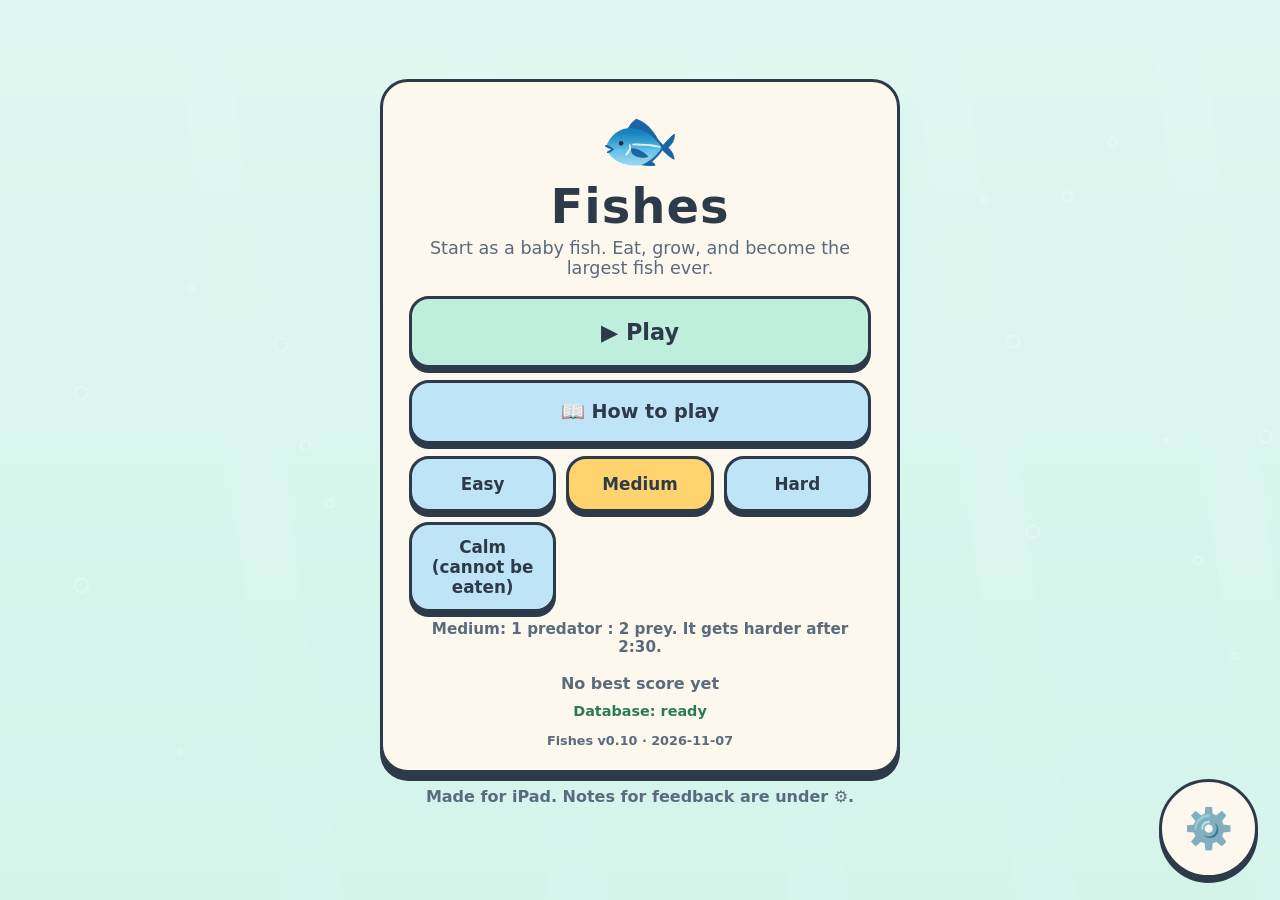
==== index.html @ af8b925b "Level-ups come one at a time, with a calm; add background items - After a level-up the sea is calm f" ====
<!doctype html>
<html lang="en">
<head>
  <meta charset="utf-8">
  <meta name="viewport" content="width=device-width, initial-scale=1, maximum-scale=1, user-scalable=no, viewport-fit=cover">
  <meta name="apple-mobile-web-app-capable" content="yes">
  <meta name="apple-mobile-web-app-status-bar-style" content="default">
  <meta name="apple-mobile-web-app-title" content="Fishes">
  <meta name="theme-color" content="#dff8f1">
  <title>Fishes</title>
  <link rel="icon" href="data:,">
  <link rel="stylesheet" href="css/style.css">
</head>
<body data-mode="title">

  <canvas id="view" aria-label="The sea. Swim with your finger."></canvas>

  <!-- HUD (play only) -->
  <canvas id="minimap" class="minimap" width="510" height="204" aria-hidden="true"></canvas>
  <header id="hud" class="hud">
    <div class="hud-card">
      <p id="hud-level" class="hud-level">Level 1</p>
      <p id="hud-zone" class="hud-zone">Sunny Shallows</p>
      <div class="size-bar" aria-hidden="true"><span id="size-fill"></span></div>
      <p id="size-text" class="hud-small">Size 1.0 / 2</p>
    </div>
    <div class="hud-card hud-right">
      <p id="hud-lives" class="hud-lives">❤️❤️❤️</p>
      <div class="size-bar hp-bar" aria-hidden="true"><span id="hp-fill"></span></div>
      <p id="hud-time" class="hud-small">0:00 / 15:00</p>
    </div>
  </header>

  <p id="lock-pill" class="lock-pill" hidden>⚠️ Locked on! Swim away or get small</p>

  <div id="banner" class="banner" role="status" hidden>
    <p id="banner-title" class="banner-title"></p>
    <p id="banner-sub" class="banner-sub"></p>
  </div>

  <div id="joy" class="joy" hidden aria-label="Joystick">
    <div id="joy-knob" class="joy-knob"></div>
  </div>

  <div class="actions">
    <button id="ally" class="ally" aria-label="Make an allied fish">
      <span class="ally-icon" aria-hidden="true">🐠</span>
      <span class="ally-text">Ally −<span id="ally-cost">1</span> EXP</span>
    </button>

    <button id="attack" class="attack" aria-label="Attack: your allies go for the fish you are fighting">
      <span class="attack-icon" aria-hidden="true">⚔️</span>
      <span class="attack-text" id="attack-text">Attack</span>
    </button>

    <button id="sprint" class="sprint" aria-label="Sprint (hold)">
      <span class="sprint-icon" aria-hidden="true">💨</span>
      <span class="sprint-text">Sprint</span>
      <span class="stam" aria-hidden="true"></span>
    </button>

    <button id="gear" class="gear" aria-label="Settings and notes">⚙️</button>
  </div>

  <!-- Title screen -->
  <section id="title" class="overlay title" hidden>
    <div class="title-card">
      <div class="logo" aria-hidden="true">🐟</div>
      <h1>Fishes</h1>
      <p class="tag">Start as a baby fish. Eat, grow, and become the largest fish ever.</p>
      <div class="menu">
        <button id="btn-play" class="big hero">▶ Play</button>
        <button id="btn-howto" class="big">📖 How to play</button>
      </div>
      <div class="diff" role="group" aria-label="Difficulty">
        <button class="big diff-btn" data-diff="easy" aria-pressed="false">Easy</button>
        <button class="big diff-btn" data-diff="medium" aria-pressed="false">Medium</button>
        <button class="big diff-btn" data-diff="hard" aria-pressed="false">Hard</button>
        <button class="big diff-btn" data-diff="calm" aria-pressed="false">Calm (cannot be eaten)</button>
      </div>
      <p id="diff-ratio" class="muted diff-ratio"></p>
      <div id="howto" class="howto" hidden>
        <ul>
          <li>Hold your finger on the sea to swim toward it. (Arrow keys work on a computer.)</li>
          <li>Hold 💨 Sprint to dash. It uses stamina and comes back when you stop.</li>
          <li>Eat plankton and smaller fish. Bigger fish will eat you.</li>
          <li>A red ring means a hunter has locked on to you. Swim away or grow bigger.</li>
          <li>Reach size 100 on level 20 to win. You have 3 lives and 15 minutes.</li>
        </ul>
      </div>
      <p id="title-best" class="muted">No best score yet</p>
      <p id="title-db" class="db-line" data-state="off"></p>
      <p id="title-version" class="version">Fishes v0.5 · 2026-11-03</p>
    </div>
    <p class="foot">Made for iPad. Notes for feedback are under ⚙️.</p>
  </section>

  <!-- End of run -->
  <section id="card" class="overlay card-overlay" hidden>
    <div class="card">
      <h2 id="card-title"></h2>
      <p id="card-text"></p>
      <div class="card-buttons">
        <button id="card-again" class="big hero">▶ Play again</button>
        <button id="card-note" class="big">📝 Leave a note</button>
        <button id="card-title-btn" class="big">🏠 Title</button>
      </div>
    </div>
  </section>

  <!-- Settings and notes (⚙️) -->
  <section id="panel" class="overlay panel" hidden aria-label="Settings">
    <div class="panel-card">
      <h2>Settings</h2>
      <p class="version" id="panel-version">Fishes v0.5 · 2026-11-03</p>
      <details class="fold">
        <summary><span>Sound, errors, display and controls</span></summary>
        <div class="row">
          <span>Sound</span>
          <button id="sound-toggle" class="toggle" aria-pressed="true">On</button>
        </div>
        <div class="row">
          <span>Show errors</span>
          <button id="errors-toggle" class="toggle" aria-pressed="false">Off</button>
        </div>
        <div class="row">
          <span>Health bars</span>
          <button id="hp-toggle" class="toggle" aria-pressed="true">On</button>
        </div>
        <div class="row">
          <span>Trash in the sea (costs health if you touch it)</span>
          <button id="trash-toggle" class="toggle" aria-pressed="true">On</button>
        </div>
        <div class="row">
          <span>Denser sea (more fish)</span>
          <button id="dense-toggle" class="toggle" aria-pressed="true">On</button>
        </div>
        <div class="row">
          <span>Controls</span>
          <button id="control-toggle" class="toggle" aria-pressed="false">Tap and move</button>
        </div>
      </details>

      <details class="fold" id="bg-fold">
        <summary><span>Background items</span></summary>
        <div class="row">
          <span>More background items in the sea</span>
          <button id="bg-toggle" class="toggle" aria-pressed="true">On</button>
        </div>
        <p class="muted">None of these chase you. What they are:</p>
        <ul class="muted bg-list">
          <li><b>Scenery, not food:</b> clams in the sand, rocks on the bed, a rowing boat on the surface and a submarine drifting by. You swim past them.</li>
          <li><b>Lion's mane jellyfish:</b> big floating bells that sting you on contact (2 health). Not food.</li>
          <li><b>Edible:</b> shrimp, and squid (they jet off with a puff of ink, but you can catch them).</li>
          <li><b>Sea urchins:</b> spiny. Eating one costs you 2 size in spines. The purple one comes early; the long-spined one comes later.</li>
          <li><b>Kelp forest:</b> tall, thick seaweed. Small fish gather in it.</li>
        </ul>
        <p class="muted">Off removes them at once. The fish, the difficulty and the trash setting do not change.</p>
      </details>

      <details class="fold note-box">
        <summary><span>Family database</span></summary>
        <p class="muted">Sign in with the family account (the same one Expansion Wars uses). Notes then go to the family table. The password is not kept on this device.</p>
        <label for="family-email" class="muted">Email</label>
        <input id="family-email" class="field" type="email" autocomplete="username" autocapitalize="off">
        <label for="family-pass" class="muted">Password</label>
        <input id="family-pass" class="field" type="password" autocomplete="current-password">
        <button id="family-in" class="big hero">Sign in</button>
        <button id="family-out" class="big">Sign out</button>
        <p id="family-status" class="muted" aria-live="polite">Not signed in.</p>
      </details>

      <details class="fold note-box">
        <summary><span>Notes for Jimmy</span></summary>
        <label for="note-text" class="muted">What felt slow, fiddly, unfair or fun? The level and size are saved with it.</label>
        <textarea id="note-text" rows="3" maxlength="300" placeholder="For example: the sharks lock on too fast on level 9"></textarea>
        <button id="note-save" class="big">Save note</button>
        <p id="note-status" class="muted" aria-live="polite"></p>
        <p id="db-status" class="db-line" data-state="off">Database: checking…</p>
        <div id="note-list" class="note-list"></div>
        <div id="status-box" class="status-box">
          <p class="muted">Status of the family notes. Tap a note's button to cycle it: ◌ start anew, 🟡 testing, ✅ done.</p>
          <button id="hide-done" class="toggle" aria-pressed="false">Hide done notes: Off</button>
          <p id="status-msg" class="muted" aria-live="polite">Sign in to see and change the status of notes.</p>
          <div id="status-list" class="note-list"></div>
        </div>
      </details>

      <div class="panel-buttons">
        <button id="panel-close" class="big hero">▶ Back to the sea</button>
        <button id="panel-end" class="big">🏁 End game and see my score</button>
        <button id="panel-title" class="big">🏠 Title</button>
      </div>
    </div>
  </section>

  <div id="errors" class="errors" hidden></div>

  <script src="js/species.js"></script>
  <script src="js/sound.js"></script>
  <script src="js/family.js"></script>
  <script src="js/notes.js"></script>
  <script src="js/game.js"></script>
</body>
</html>
---- css/style.css ----
/* Fishes — pastel, bold outlines, tactile shadows, big touch targets (iPad first). */
:root {
  --ink: #2d3a4a;
  --paper: #fdf8ee;
  --sun: #ffd36e;
  --coral: #ff8a7a;
  --mint: #bfeedd;
  --sky: #bfe3f7;
  --lilac: #d9ccf5;
  --peach: #ffd6b8;
  --muted: #5b6b7d;
  --radius: 22px;
  --line: 3px solid var(--ink);
  --tactile: 0 5px 0 var(--ink);
}

* { box-sizing: border-box; -webkit-tap-highlight-color: transparent; }
[hidden] { display: none !important; }

html, body {
  margin: 0;
  height: 100%;
  overflow: hidden;
  background: #dff8f1;                 /* explicit body background */
  color: var(--ink);
  font-family: system-ui, -apple-system, "Segoe UI", Roboto, sans-serif;
  overscroll-behavior: none;
  user-select: none;
  -webkit-user-select: none;
  touch-action: none;
}

#view {
  position: fixed;
  inset: 0;
  display: block;
  touch-action: none;
}

.muted { color: var(--muted); }
.center { text-align: center; }

/* ----- HUD (play only) ----- */
.hud {
  position: fixed;
  top: max(12px, env(safe-area-inset-top));
  left: 12px;
  right: 12px;
  display: flex;
  justify-content: space-between;
  align-items: flex-start;
  gap: 10px;
  pointer-events: none;
  z-index: 5;
}

.hud-card {
  background: var(--paper);
  border: var(--line);
  border-radius: 18px;
  box-shadow: var(--tactile);
  padding: 8px 14px;
  min-width: 190px;
}

.hud-right { text-align: right; min-width: 0; }

.hud-level { margin: 0; font-weight: 800; font-size: 1.05rem; }
.hud-zone { margin: 0 0 6px; font-size: 0.85rem; color: var(--muted); }
.hud-small { margin: 4px 0 0; font-size: 0.85rem; font-weight: 700; }
.hud-lives { margin: 0; font-size: 1.1rem; letter-spacing: 2px; }

.size-bar {
  height: 14px;
  border: 2.5px solid var(--ink);
  border-radius: 999px;
  background: #ffffff;
  overflow: hidden;
}

.size-bar span {
  display: block;
  height: 100%;
  width: 0;
  background: linear-gradient(90deg, var(--sun), var(--coral));
  transition: width 0.3s ease;
}

.lock-pill {
  position: fixed;
  top: 110px;
  left: 50%;
  transform: translateX(-50%);
  margin: 0;
  padding: 8px 18px;
  background: #ffd9d2;
  border: var(--line);
  border-radius: 999px;
  box-shadow: var(--tactile);
  font-weight: 800;
  z-index: 6;
  pointer-events: none;
  white-space: nowrap;
}

.banner {
  position: fixed;
  top: 40%;
  left: 50%;
  transform: translate(-50%, -50%);
  text-align: center;
  background: rgba(253, 248, 238, 0.92);
  border: var(--line);
  border-radius: var(--radius);
  box-shadow: var(--tactile);
  padding: 12px 22px;
  z-index: 6;
  pointer-events: none;
  max-width: 88vw;
}

.banner-title { margin: 0; font-size: 1.5rem; font-weight: 900; }
.banner-sub { margin: 4px 0 0; font-weight: 700; color: var(--muted); }

/* ----- Action column (lower right): Ally, Sprint, then ⚙️ at the bottom -----
   One flex column, so the buttons stack and never overlap. Sizes are in em of
   .actions, which scales with the screen (clamped), so every button scales together. */
.actions {
  position: fixed;
  right: 1em;
  bottom: max(1em, env(safe-area-inset-bottom));
  display: flex;
  flex-direction: column;
  align-items: flex-end;
  gap: 0.75em;
  font-size: clamp(12px, min(2.6vmin, 3.2vh), 22px);   /* also capped by height, so short landscape phones keep clear of the HUD */
  z-index: 12;
}

.sprint {
  width: 8em;
  height: 5.75em;
  border: var(--line);
  border-radius: 1.6em;
  background:
    linear-gradient(90deg, var(--sun) var(--stam, 100%), #ffffff var(--stam, 100%));
  box-shadow: var(--tactile);
  color: var(--ink);
  font: inherit;
  font-weight: 800;
  z-index: 6;
  display: flex;
  flex-direction: column;
  align-items: center;
  justify-content: center;
  gap: 2px;
  touch-action: none;
}

.sprint:active { transform: translateY(3px); box-shadow: 0 2px 0 var(--ink); }
.sprint-icon { font-size: 1.6em; line-height: 1; }
.sprint-text { font-size: 0.95em; }
.stam { display: none; }

/* Tablets (v0.11): the action buttons are about twice as wide, so they are easy to hit on an iPad. */
@media (min-width: 700px) and (min-height: 600px) {
  .ally, .attack, .sprint { width: 18em; }
  .gear { width: 4em; height: 4em; font-size: 2.6em; }
}

/* Attack button (v0.11): your allies join the fight you are in. Between Ally and Sprint. */
.attack {
  width: 8em;
  height: 3.4em;
  border: var(--line);
  border-radius: 1.4em;
  background: var(--paper);
  box-shadow: var(--tactile);
  color: var(--ink);
  font: inherit;
  font-weight: 800;
  z-index: 6;
  display: flex;
  flex-direction: column;
  align-items: center;
  justify-content: center;
  gap: 1px;
  touch-action: none;
}
.attack:active { transform: translateY(3px); box-shadow: 0 2px 0 var(--ink); }
.attack-icon { font-size: 1.2em; line-height: 1; }
.attack-text { font-size: 0.85em; }
body[data-mode="title"] .attack,
body[data-mode="over"] .attack { display: none; }

/* Ally button: top of the action column (v0.9) */
.ally {
  width: 8em;
  height: 4em;
  border: var(--line);
  border-radius: 1.4em;
  background: var(--paper);
  box-shadow: var(--tactile);
  color: var(--ink);
  font: inherit;
  font-weight: 800;
  z-index: 6;
  display: flex;
  flex-direction: column;
  align-items: center;
  justify-content: center;
  gap: 1px;
  touch-action: none;
}

.ally:active { transform: translateY(3px); box-shadow: 0 2px 0 var(--ink); }
.ally-icon { font-size: 1.3em; line-height: 1; }
.ally-text { font-size: 0.85em; }
body[data-mode="title"] .ally,
body[data-mode="over"] .ally { display: none; }

.gear {
  width: 2.5em;     /* 2.5 × the 1.8em icon size = 4.5em of .actions */
  height: 2.5em;
  border: var(--line);
  border-radius: 50%;
  background: var(--paper);
  box-shadow: var(--tactile);
  font-size: 1.8em;
  line-height: 1;
  cursor: pointer;
  display: grid;
  place-items: center;
  padding: 0;
}

.gear:active { transform: translateY(3px); box-shadow: 0 2px 0 var(--ink); }

/* Only the play HUD shows during play */
body[data-mode="title"] .hud,
body[data-mode="title"] .sprint,
body[data-mode="title"] .lock-pill,
body[data-mode="title"] .banner,
body[data-mode="over"] .sprint,
body[data-mode="over"] .lock-pill,
body[data-mode="over"] .banner { display: none; }

/* ----- Overlays ----- */
.overlay {
  position: fixed;
  inset: 0;
  z-index: 10;
  display: flex;
  flex-direction: column;
  align-items: center;
  justify-content: center;
  padding: 20px;
  background: rgba(223, 248, 241, 0.72);
  overflow-y: auto;
}

.title-card, .card, .panel-card {
  background: var(--paper);
  border: var(--line);
  border-radius: 28px;
  box-shadow: 0 8px 0 var(--ink);
  padding: 26px 26px 22px;
  width: min(520px, 100%);
  text-align: center;
}

.logo { font-size: 4rem; line-height: 1; }
h1 { margin: 6px 0 4px; font-size: 3rem; font-weight: 900; letter-spacing: 1px; }
h2 { margin: 0 0 10px; font-size: 1.8rem; font-weight: 900; }
h3 { margin: 0 0 6px; font-size: 1.2rem; font-weight: 900; }

.tag { margin: 0 0 18px; font-size: 1.1rem; color: var(--muted); }
.foot { margin-top: 14px; color: var(--muted); font-weight: 700; }

.menu, .card-buttons, .panel-buttons {
  display: flex;
  flex-direction: column;
  gap: 12px;
}

.big {
  min-height: 64px;
  padding: 12px 18px;
  border: var(--line);
  border-radius: 20px;
  background: var(--sky);
  box-shadow: var(--tactile);
  color: var(--ink);
  font: inherit;
  font-size: 1.2rem;
  font-weight: 800;
  cursor: pointer;
  touch-action: manipulation;
}

.big:active { transform: translateY(3px); box-shadow: 0 2px 0 var(--ink); }
.big.hero { background: var(--mint); font-size: 1.4rem; min-height: 72px; }

.howto {
  margin-top: 16px;
  text-align: left;
  background: #ffffff;
  border: 2.5px solid var(--ink);
  border-radius: 18px;
  padding: 12px 18px;
}

.howto ul { margin: 0; padding-left: 20px; line-height: 1.5; }

.title-card #title-best { margin: 18px 0 0; font-weight: 700; }

.db-line {
  margin: 10px 0 0;
  font-size: 0.9rem;
  font-weight: 700;
  color: var(--muted);
}

.db-line[data-state="saved"], .db-line[data-state="ready"] { color: #2b7a5a; }
.db-line[data-state="failed"], .db-line[data-state="sign-in needed"] { color: #a4472f; }

.card h2 { font-size: 2rem; }
.card p { font-size: 1.1rem; line-height: 1.5; margin: 0 0 18px; }

/* ----- Panel ----- */
.panel-card { text-align: left; max-height: 92vh; overflow-y: auto; }
.panel-card h2 { text-align: center; }

.row {
  display: flex;
  justify-content: space-between;
  align-items: center;
  gap: 12px;
  padding: 10px 0;
  border-bottom: 2px dashed #cfd9e2;
  font-weight: 800;
  font-size: 1.1rem;
}

.toggle {
  min-width: 96px;
  min-height: 52px;
  border: var(--line);
  border-radius: 16px;
  background: var(--paper);
  box-shadow: 0 4px 0 var(--ink);
  font: inherit;
  font-weight: 800;
  cursor: pointer;
}

.toggle[aria-pressed="true"] { background: var(--mint); }

.note-box {
  margin-top: 14px;
  padding: 14px;
  background: #ffffff;
  border: 2.5px solid var(--ink);
  border-radius: 18px;
}

.note-box label { display: block; margin-bottom: 8px; font-size: 0.95rem; }

textarea {
  width: 100%;
  min-height: 84px;
  border: 2.5px solid var(--ink);
  border-radius: 14px;
  padding: 10px;
  font: inherit;
  font-size: 1.05rem;
  resize: vertical;
  margin-bottom: 10px;
  user-select: text;
  -webkit-user-select: text;
}

.note-box .big { width: 100%; margin-bottom: 8px; }
.note-box .muted { margin: 4px 0; font-size: 0.95rem; }

.note-list { margin-top: 10px; display: grid; gap: 8px; }
.status-box { margin-top: 14px; }
.status-box h3 { margin: 0 0 4px; font-size: 1rem; }
.status-btn {
  justify-self: start;
  margin-top: 6px;
  padding: 6px 12px;
  border: var(--line);
  border-radius: 999px;
  background: var(--paper);
  color: var(--ink);
  font: inherit;
  font-weight: 800;
  font-size: 0.95rem;
  cursor: pointer;
}
.status-btn:disabled { opacity: 0.5; }

.note-item {
  background: var(--paper);
  border: 2px solid #cfd9e2;
  border-radius: 14px;
  padding: 8px 10px;
}

.note-item p { margin: 4px 0 0; font-size: 1rem; }
.note-item small { color: var(--muted); font-weight: 700; }

.panel-buttons { margin-top: 16px; }

/* ----- Errors: bottom of the page, only when opted in ----- */
.errors {
  position: fixed;
  left: 12px;
  right: 12px;
  bottom: 112px;
  max-height: 30vh;
  overflow: auto;
  background: #fff1ee;
  color: #7a2e1d;
  border: 2.5px solid #a4472f;
  border-radius: 14px;
  padding: 8px 12px;
  font: 0.85rem ui-monospace, Menlo, monospace;
  white-space: pre-wrap;
  z-index: 20;
}

@media (max-width: 600px) {
  .hud-card { min-width: 0; padding: 6px 10px; }
  .hud-level { font-size: 0.95rem; }
  .hud-zone { display: none; }
  h1 { font-size: 2.4rem; }
  .lock-pill { top: 118px; font-size: 0.9rem; }
}

@media (prefers-reduced-motion: reduce) {
  .size-bar span { transition: none; }
}

/* Difficulty choice on the title screen */
.diff {
  display: grid;
  grid-template-columns: repeat(3, 1fr);
  gap: 10px;
  margin-top: 12px;
}
.diff .big { min-height: 56px; font-size: 1.05rem; }
.diff .big[aria-pressed="true"] { background: var(--sun); }
.diff-ratio { margin: 8px 0 0; font-weight: 700; font-size: 0.95rem; }

/* Family sign-in fields */
.field {
  width: 100%;
  min-height: 48px;
  border: 2.5px solid var(--ink);
  border-radius: 14px;
  padding: 8px 10px;
  font: inherit;
  font-size: 1.05rem;
  margin: 4px 0 10px;
  background: #ffffff;
  user-select: text;
  -webkit-user-select: text;
}

/* Version label and the sign-in shortcut on the title screen */
.version { margin: 14px 0 0; font-size: 0.8rem; font-weight: 700; color: var(--muted); }
.family-link { margin-top: 12px; width: 100%; background: var(--peach); min-height: 56px; font-size: 1.05rem; }

/* Collapsible settings sections (closed by default) */
.fold > summary {
  cursor: pointer;
  list-style: none;
  display: flex;
  align-items: center;
  justify-content: space-between;
  min-height: 52px;
  font-weight: 900;
  font-size: 1.2rem;
  padding: 6px 2px;
}
.fold > summary::-webkit-details-marker { display: none; }
.fold > summary::after { content: "＋"; font-size: 1.3rem; margin-left: 12px; }
.fold[open] > summary::after { content: "−"; }
.fold > .row:first-of-type { margin-top: 4px; }
.fold.note-box > summary { margin: -4px -4px 4px; }

/* Fish health in the HUD */
.hp-bar { margin-top: 6px; height: 10px; }
#hp-fill { background: linear-gradient(90deg, #8fe0b5, #bfeedd) !important; }

/* v0.5: joystick (lower left) */
.joy {
  position: fixed;
  left: 1em;
  bottom: max(1em, env(safe-area-inset-bottom));
  /* Scales with the screen: about 28% of the shorter side, kept between 7.5em and 14em */
  width: clamp(7.5em, 28vmin, 14em);
  aspect-ratio: 1;
  height: auto;
  border: var(--line);
  border-radius: 50%;
  background: rgba(253, 248, 238, 0.7);
  box-shadow: var(--tactile);
  z-index: 6;
  display: grid;
  place-items: center;
  touch-action: none;
}
.joy-knob {
  /* A share of the base, so it grows and shrinks with it */
  width: 43%;
  aspect-ratio: 1;
  height: auto;
  border: var(--line);
  border-radius: 50%;
  background: var(--sun);
  box-shadow: 0 4px 0 var(--ink);
  pointer-events: none;
}
.family-link[aria-pressed="true"] { background: var(--lilac); }

/* Settings → Background items (v0.12): the list of what each item is. */
.bg-list { margin: 6px 0 10px; padding-left: 1.2em; line-height: 1.45; }
.bg-list li { margin: 4px 0; }

/* Mini map (v0.11): the whole wrapping sea, play only. Its size is the CSS size; the canvas is drawn at 3x. */
.minimap {
  position: fixed; right: 12px; top: 124px; width: 170px; height: 68px;   /* v0.11: top right, out of the way of the bigger buttons */
  border: var(--line); border-radius: 12px; background: #e9fbf5; z-index: 4; pointer-events: none;
}
body[data-mode="title"] .minimap,
body[data-mode="over"] .minimap { display: none; }
/* Short landscape screens: a smaller mini map, kept top left where there is room beside the HUD. */
@media (max-height: 500px) {
  .minimap { left: 12px; right: auto; width: 120px; height: 48px; top: 124px; }
}
/* Tablets (v0.12): this rule must come after the base .minimap rule above. In v0.11 the tablet size sat earlier
   in the file, so the base rule won and the map stayed 170 px wide on an iPad. */
@media (min-width: 700px) and (min-height: 600px) {
  .minimap { width: 440px; height: 176px; }
}
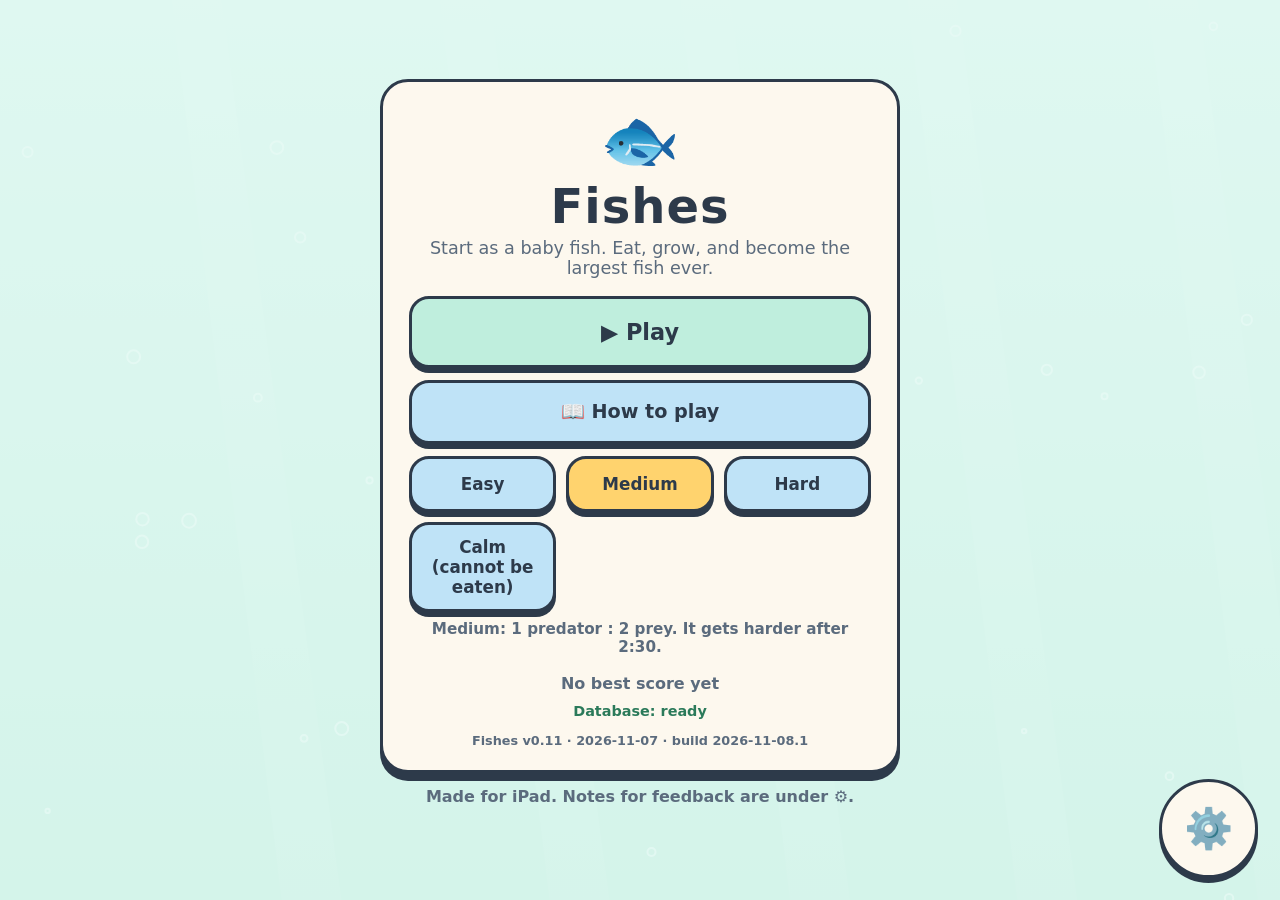
==== commit 11e8bb0e: "Build stamp and fresh files per build; a growth check for levels 1-2 "I can't find or eat anything a" ====
--- a/index.html
+++ b/index.html
@@ -9,7 +9,7 @@
   <meta name="theme-color" content="#dff8f1">
   <title>Fishes</title>
   <link rel="icon" href="data:,">
-  <link rel="stylesheet" href="css/style.css">
+  <link rel="stylesheet" href="css/style.css?b=2026-11-08.1">
 </head>
 <body data-mode="title">
 
@@ -196,10 +196,11 @@
 
   <div id="errors" class="errors" hidden></div>
 
-  <script src="js/species.js"></script>
-  <script src="js/sound.js"></script>
-  <script src="js/family.js"></script>
-  <script src="js/notes.js"></script>
-  <script src="js/game.js"></script>
+  <!-- ?b= is the build (CONFIG.BUILD in js/species.js). Change both on every merge, so browsers fetch the new files. -->
+  <script src="js/species.js?b=2026-11-08.1"></script>
+  <script src="js/sound.js?b=2026-11-08.1"></script>
+  <script src="js/family.js?b=2026-11-08.1"></script>
+  <script src="js/notes.js?b=2026-11-08.1"></script>
+  <script src="js/game.js?b=2026-11-08.1"></script>
 </body>
 </html>
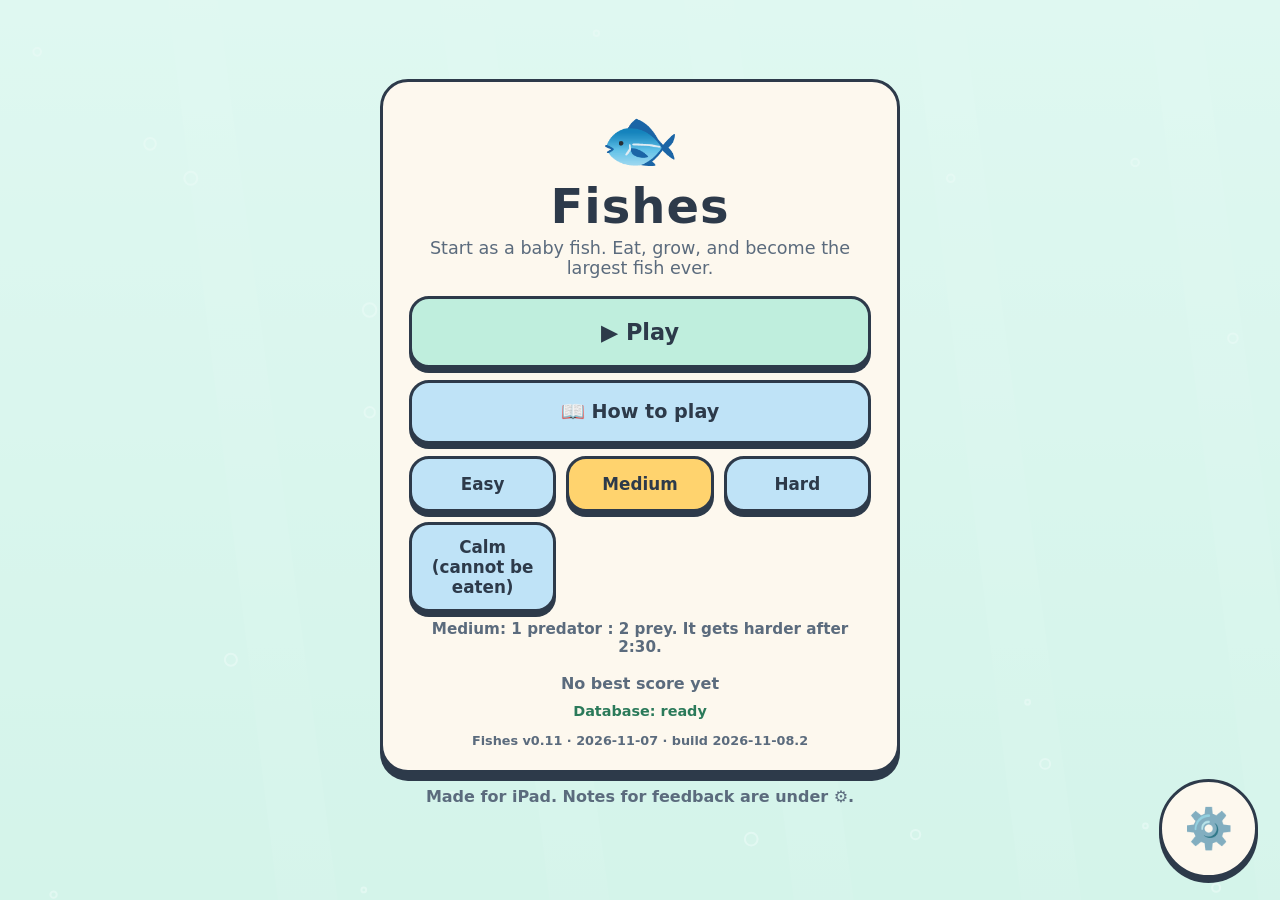
==== commit 89c520f3: "Bump the build stamp to 2026-11-08.2 Co-Authored-By: Claude Haiku 5.5 <noreply@anthropic.com> Claude" ====
--- a/index.html
+++ b/index.html
@@ -9,7 +9,7 @@
   <meta name="theme-color" content="#dff8f1">
   <title>Fishes</title>
   <link rel="icon" href="data:,">
-  <link rel="stylesheet" href="css/style.css?b=2026-11-08.1">
+  <link rel="stylesheet" href="css/style.css?b=2026-11-08.2">
 </head>
 <body data-mode="title">
 
@@ -197,10 +197,10 @@
   <div id="errors" class="errors" hidden></div>
 
   <!-- ?b= is the build (CONFIG.BUILD in js/species.js). Change both on every merge, so browsers fetch the new files. -->
-  <script src="js/species.js?b=2026-11-08.1"></script>
-  <script src="js/sound.js?b=2026-11-08.1"></script>
-  <script src="js/family.js?b=2026-11-08.1"></script>
-  <script src="js/notes.js?b=2026-11-08.1"></script>
-  <script src="js/game.js?b=2026-11-08.1"></script>
+  <script src="js/species.js?b=2026-11-08.2"></script>
+  <script src="js/sound.js?b=2026-11-08.2"></script>
+  <script src="js/family.js?b=2026-11-08.2"></script>
+  <script src="js/notes.js?b=2026-11-08.2"></script>
+  <script src="js/game.js?b=2026-11-08.2"></script>
 </body>
 </html>
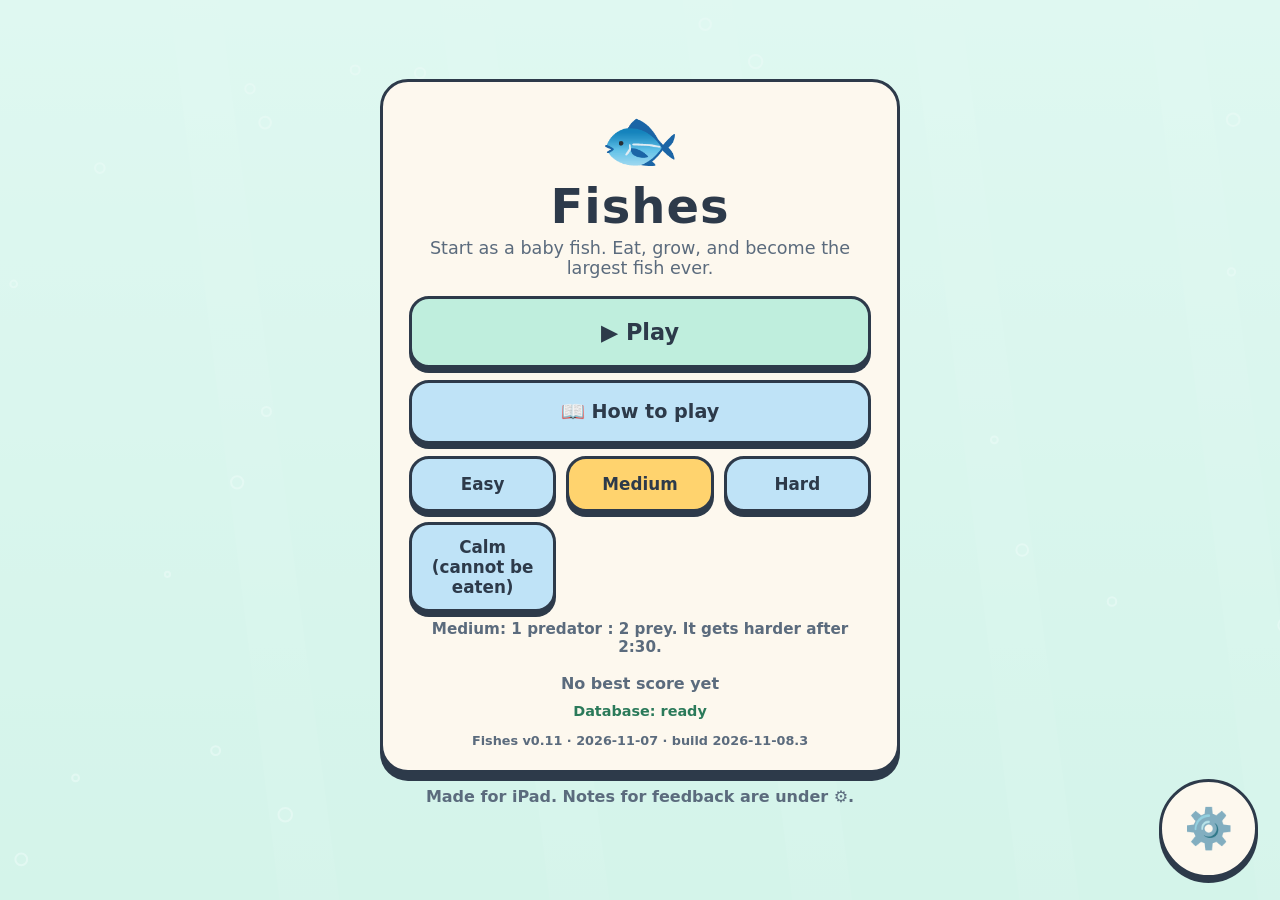
==== commit e0f84014: "Sprint the same size as Ally and Attack; mini map a quarter wide, above the hearts card - Ally and A" ====
--- a/index.html
+++ b/index.html
@@ -9,7 +9,7 @@
   <meta name="theme-color" content="#dff8f1">
   <title>Fishes</title>
   <link rel="icon" href="data:,">
-  <link rel="stylesheet" href="css/style.css?b=2026-11-08.2">
+  <link rel="stylesheet" href="css/style.css?b=2026-11-08.3">
 </head>
 <body data-mode="title">
 
@@ -197,10 +197,10 @@
   <div id="errors" class="errors" hidden></div>
 
   <!-- ?b= is the build (CONFIG.BUILD in js/species.js). Change both on every merge, so browsers fetch the new files. -->
-  <script src="js/species.js?b=2026-11-08.2"></script>
-  <script src="js/sound.js?b=2026-11-08.2"></script>
-  <script src="js/family.js?b=2026-11-08.2"></script>
-  <script src="js/notes.js?b=2026-11-08.2"></script>
-  <script src="js/game.js?b=2026-11-08.2"></script>
+  <script src="js/species.js?b=2026-11-08.3"></script>
+  <script src="js/sound.js?b=2026-11-08.3"></script>
+  <script src="js/family.js?b=2026-11-08.3"></script>
+  <script src="js/notes.js?b=2026-11-08.3"></script>
+  <script src="js/game.js?b=2026-11-08.3"></script>
 </body>
 </html>
--- a/css/style.css
+++ b/css/style.css
@@ -63,7 +63,7 @@
   min-width: 190px;
 }
 
-.hud-right { text-align: right; min-width: 0; }
+.hud-right { text-align: right; min-width: 0; margin-top: calc(10vw + 12px); }   /* v0.12: under the mini map */
 
 .hud-level { margin: 0; font-weight: 800; font-size: 1.05rem; }
 .hud-zone { margin: 0 0 6px; font-size: 0.85rem; color: var(--muted); }
@@ -139,7 +139,7 @@
 
 .sprint {
   width: 8em;
-  height: 5.75em;
+  height: 4em;   /* v0.12: the same size as Ally and Attack */
   border: var(--line);
   border-radius: 1.6em;
   background:
@@ -162,16 +162,13 @@
 .sprint-text { font-size: 0.95em; }
 .stam { display: none; }
 
-/* Tablets (v0.11): the action buttons are about twice as wide, so they are easy to hit on an iPad. */
-@media (min-width: 700px) and (min-height: 600px) {
-  .ally, .attack, .sprint { width: 18em; }
-  .gear { width: 4em; height: 4em; font-size: 2.6em; }
-}
+/* Tablets (v0.11, fixed in v0.12): the action buttons are about twice as wide. This rule is placed after their base
+   rules: before, Ally and Attack were defined later and overrode it, so only Sprint was wide. */
 
 /* Attack button (v0.11): your allies join the fight you are in. Between Ally and Sprint. */
 .attack {
   width: 8em;
-  height: 3.4em;
+  height: 4em;   /* v0.12: the same size as Ally and Sprint */
   border: var(--line);
   border-radius: 1.4em;
   background: var(--paper);
@@ -218,6 +215,11 @@
 .ally-text { font-size: 0.85em; }
 body[data-mode="title"] .ally,
 body[data-mode="over"] .ally { display: none; }
+
+@media (min-width: 700px) and (min-height: 600px) {
+  .ally, .attack, .sprint { width: 18em; }
+  .gear { width: 4em; height: 4em; font-size: 2.6em; }
+}
 
 .gear {
   width: 2.5em;     /* 2.5 × the 1.8em icon size = 4.5em of .actions */
@@ -532,17 +534,18 @@
 
 /* Mini map (v0.11): the whole wrapping sea, play only. Its size is the CSS size; the canvas is drawn at 3x. */
 .minimap {
-  position: fixed; right: 12px; top: 124px; width: 170px; height: 68px;   /* v0.11: top right, out of the way of the bigger buttons */
+  /* v0.12: top right, above the hearts and timer. Width is a quarter of the screen, so it scales with the screen;
+     the shape stays 2.5 to 1 (the canvas is drawn in that shape). */
+  position: fixed; top: max(12px, env(safe-area-inset-top)); right: 12px; left: auto;
+  width: 25vw; height: auto; aspect-ratio: 5 / 2;
   border: var(--line); border-radius: 12px; background: #e9fbf5; z-index: 4; pointer-events: none;
 }
 body[data-mode="title"] .minimap,
 body[data-mode="over"] .minimap { display: none; }
-/* Short landscape screens: a smaller mini map, kept top left where there is room beside the HUD. */
+/* Short landscape screens (v0.12): there is no room to stack the card under the mini map, so the mini map goes top left,
+   below the level card, and the hearts and timer card stays top right. */
 @media (max-height: 500px) {
-  .minimap { left: 12px; right: auto; width: 120px; height: 48px; top: 124px; }
-}
-/* Tablets (v0.12): this rule must come after the base .minimap rule above. In v0.11 the tablet size sat earlier
-   in the file, so the base rule won and the map stayed 170 px wide on an iPad. */
-@media (min-width: 700px) and (min-height: 600px) {
-  .minimap { width: 440px; height: 176px; }
-}
+  .hud-right { margin-top: 0; }
+  .minimap { left: 12px; right: auto; top: 124px; }
+}
+
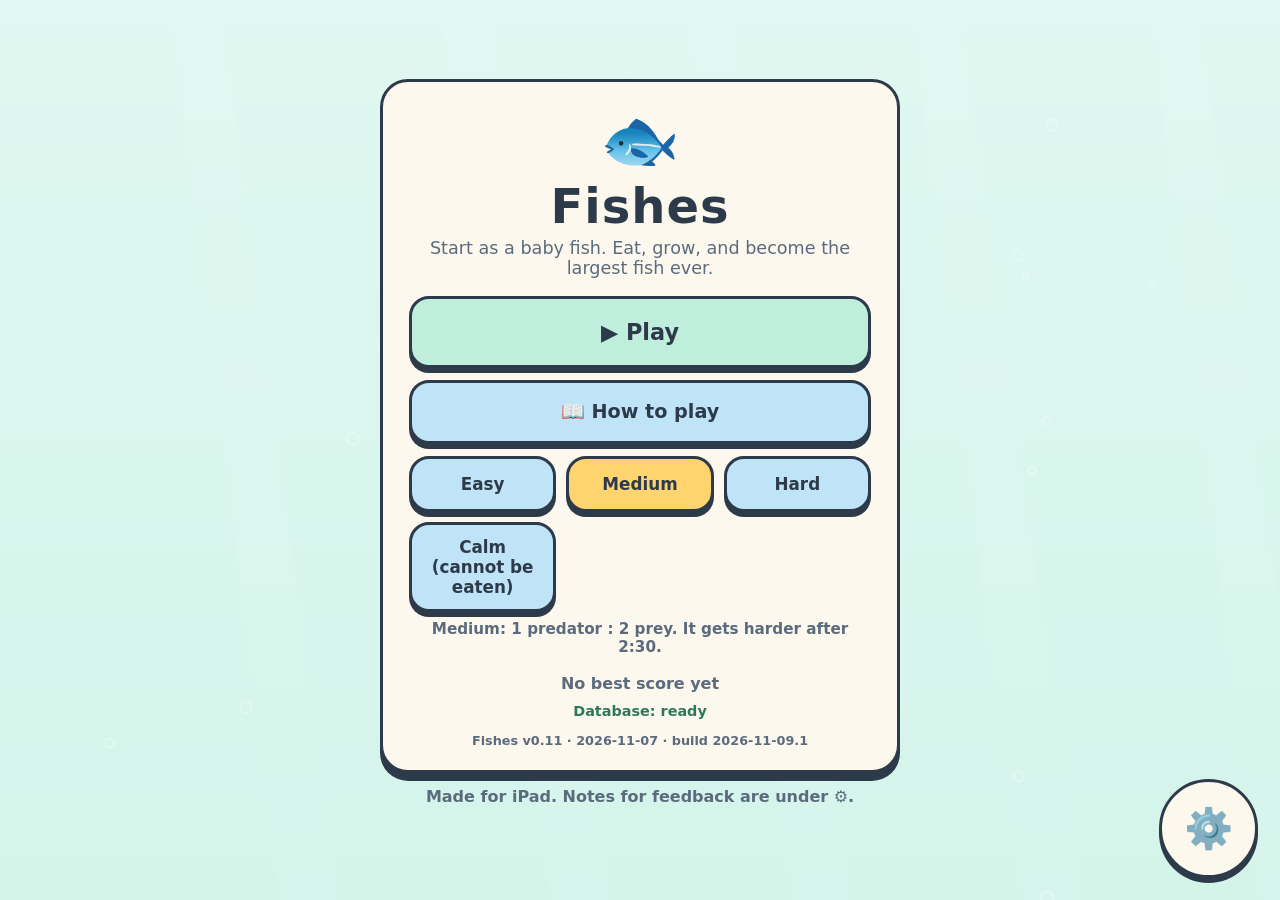
==== commit 62c99c21: "Smoother play: spatial grid, off-screen fish not drawn, pixel cap; text size locked; levels 8-10 EXP" ====
--- a/index.html
+++ b/index.html
@@ -9,7 +9,7 @@
   <meta name="theme-color" content="#dff8f1">
   <title>Fishes</title>
   <link rel="icon" href="data:,">
-  <link rel="stylesheet" href="css/style.css?b=2026-11-08.3">
+  <link rel="stylesheet" href="css/style.css?b=2026-11-09.1">
 </head>
 <body data-mode="title">
 
@@ -197,10 +197,10 @@
   <div id="errors" class="errors" hidden></div>
 
   <!-- ?b= is the build (CONFIG.BUILD in js/species.js). Change both on every merge, so browsers fetch the new files. -->
-  <script src="js/species.js?b=2026-11-08.3"></script>
-  <script src="js/sound.js?b=2026-11-08.3"></script>
-  <script src="js/family.js?b=2026-11-08.3"></script>
-  <script src="js/notes.js?b=2026-11-08.3"></script>
-  <script src="js/game.js?b=2026-11-08.3"></script>
+  <script src="js/species.js?b=2026-11-09.1"></script>
+  <script src="js/sound.js?b=2026-11-09.1"></script>
+  <script src="js/family.js?b=2026-11-09.1"></script>
+  <script src="js/notes.js?b=2026-11-09.1"></script>
+  <script src="js/game.js?b=2026-11-09.1"></script>
 </body>
 </html>
--- a/css/style.css
+++ b/css/style.css
@@ -17,6 +17,9 @@
 * { box-sizing: border-box; -webkit-tap-highlight-color: transparent; }
 [hidden] { display: none !important; }
 
+/* v0.12: the page's text size stays put: the HUD and buttons are sized in pixels and screen units, not in the browser's text
+   size, so a 50% or 100% text setting does not change the play area. */
+html { font-size: 16px; -webkit-text-size-adjust: 100%; text-size-adjust: 100%; }
 html, body {
   margin: 0;
   height: 100%;
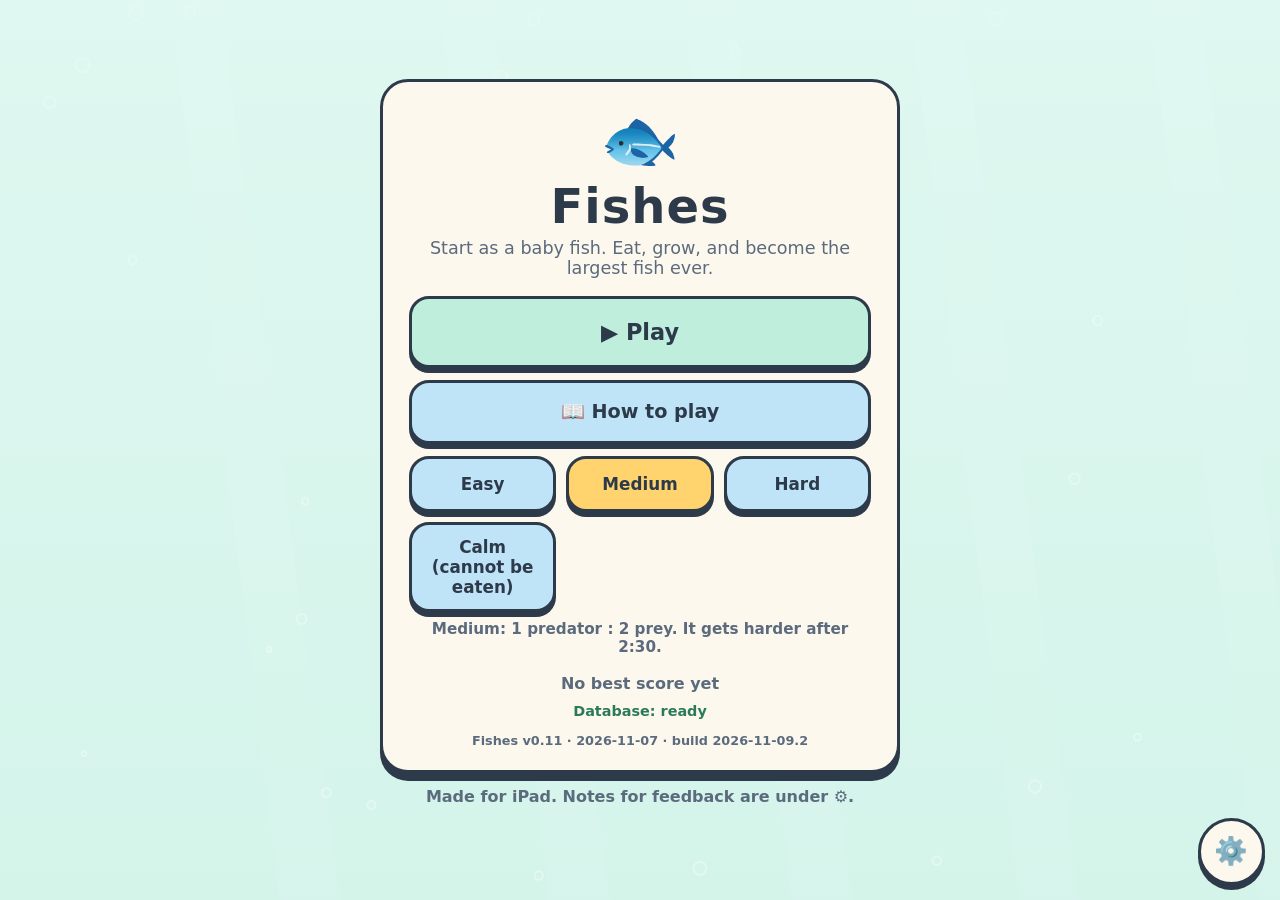
==== commit 6d328d29: "Compact action buttons on tablets On an iPad at 100% text size the buttons were about a third of the" ====
--- a/index.html
+++ b/index.html
@@ -9,7 +9,7 @@
   <meta name="theme-color" content="#dff8f1">
   <title>Fishes</title>
   <link rel="icon" href="data:,">
-  <link rel="stylesheet" href="css/style.css?b=2026-11-09.1">
+  <link rel="stylesheet" href="css/style.css?b=2026-11-09.2">
 </head>
 <body data-mode="title">
 
@@ -197,10 +197,10 @@
   <div id="errors" class="errors" hidden></div>
 
   <!-- ?b= is the build (CONFIG.BUILD in js/species.js). Change both on every merge, so browsers fetch the new files. -->
-  <script src="js/species.js?b=2026-11-09.1"></script>
-  <script src="js/sound.js?b=2026-11-09.1"></script>
-  <script src="js/family.js?b=2026-11-09.1"></script>
-  <script src="js/notes.js?b=2026-11-09.1"></script>
-  <script src="js/game.js?b=2026-11-09.1"></script>
+  <script src="js/species.js?b=2026-11-09.2"></script>
+  <script src="js/sound.js?b=2026-11-09.2"></script>
+  <script src="js/family.js?b=2026-11-09.2"></script>
+  <script src="js/notes.js?b=2026-11-09.2"></script>
+  <script src="js/game.js?b=2026-11-09.2"></script>
 </body>
 </html>
--- a/css/style.css
+++ b/css/style.css
@@ -219,9 +219,12 @@
 body[data-mode="title"] .ally,
 body[data-mode="over"] .ally { display: none; }
 
+/* Tablets (v0.12): compact. The buttons were about a third of an iPad's width, which took up the sea you play in.
+   Ally, Attack and Sprint are 9 x 3 em, with a smaller action font, so most of the screen is sea. */
 @media (min-width: 700px) and (min-height: 600px) {
-  .ally, .attack, .sprint { width: 18em; }
-  .gear { width: 4em; height: 4em; font-size: 2.6em; }
+  .actions { font-size: clamp(11px, 1.9vmin, 15px); }
+  .ally, .attack, .sprint { width: 9em; height: 3em; }
+  .gear { width: 2.6em; height: 2.6em; font-size: 1.5em; }
 }
 
 .gear {
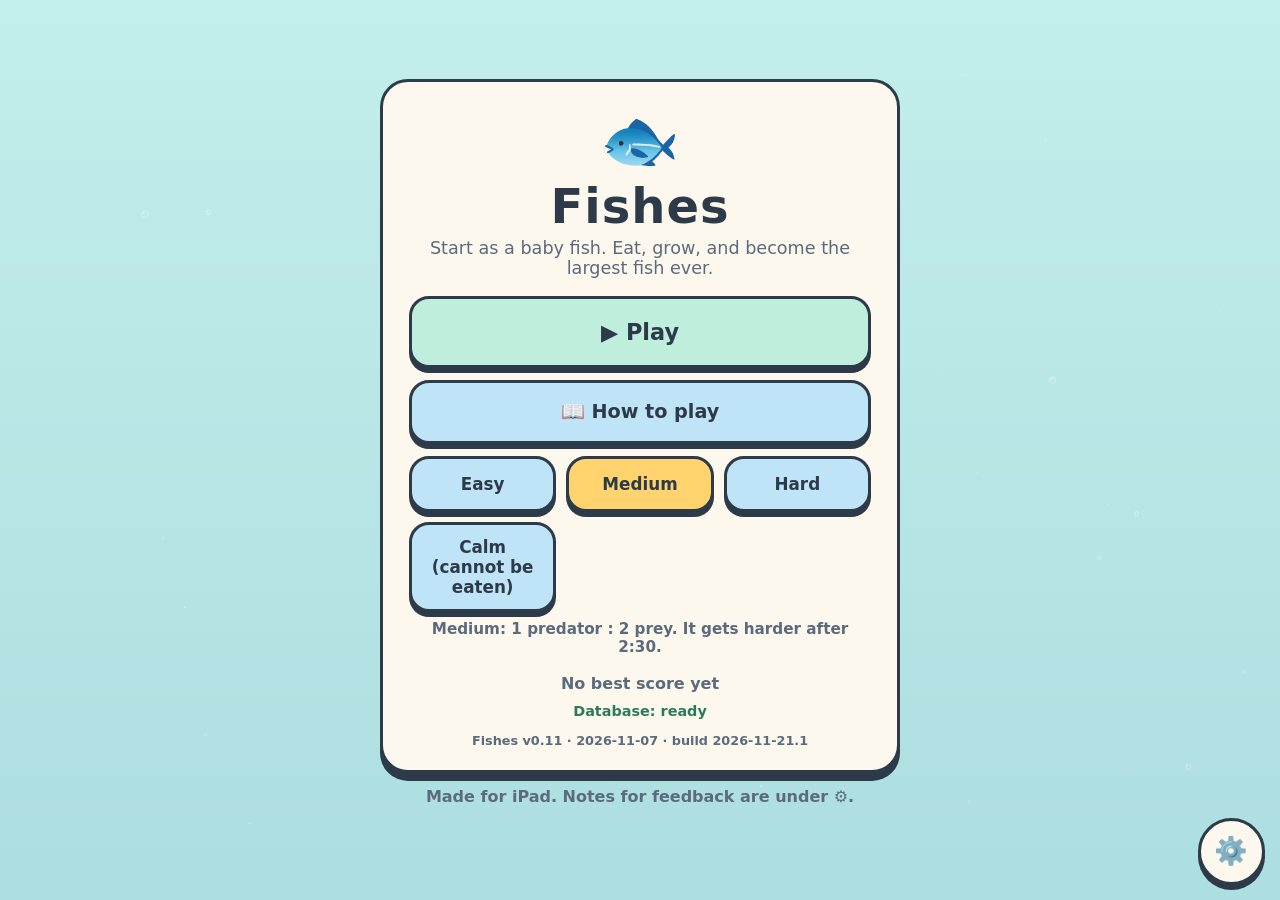
==== commit 06668c91: "Realistic fish and sea; balance lab and pacing fixes Fish are drawn by a new renderer (js/fishart.js" ====
--- a/index.html
+++ b/index.html
@@ -9,7 +9,7 @@
   <meta name="theme-color" content="#dff8f1">
   <title>Fishes</title>
   <link rel="icon" href="data:,">
-  <link rel="stylesheet" href="css/style.css?b=2026-11-09.2">
+  <link rel="stylesheet" href="css/style.css?b=2026-11-21.1">
 </head>
 <body data-mode="title">
 
@@ -197,10 +197,11 @@
   <div id="errors" class="errors" hidden></div>
 
   <!-- ?b= is the build (CONFIG.BUILD in js/species.js). Change both on every merge, so browsers fetch the new files. -->
-  <script src="js/species.js?b=2026-11-09.2"></script>
-  <script src="js/sound.js?b=2026-11-09.2"></script>
-  <script src="js/family.js?b=2026-11-09.2"></script>
-  <script src="js/notes.js?b=2026-11-09.2"></script>
-  <script src="js/game.js?b=2026-11-09.2"></script>
+  <script src="js/species.js?b=2026-11-21.1"></script>
+  <script src="js/sound.js?b=2026-11-21.1"></script>
+  <script src="js/family.js?b=2026-11-21.1"></script>
+  <script src="js/notes.js?b=2026-11-21.1"></script>
+  <script src="js/fishart.js?b=2026-11-21.1"></script>
+  <script src="js/game.js?b=2026-11-21.1"></script>
 </body>
 </html>
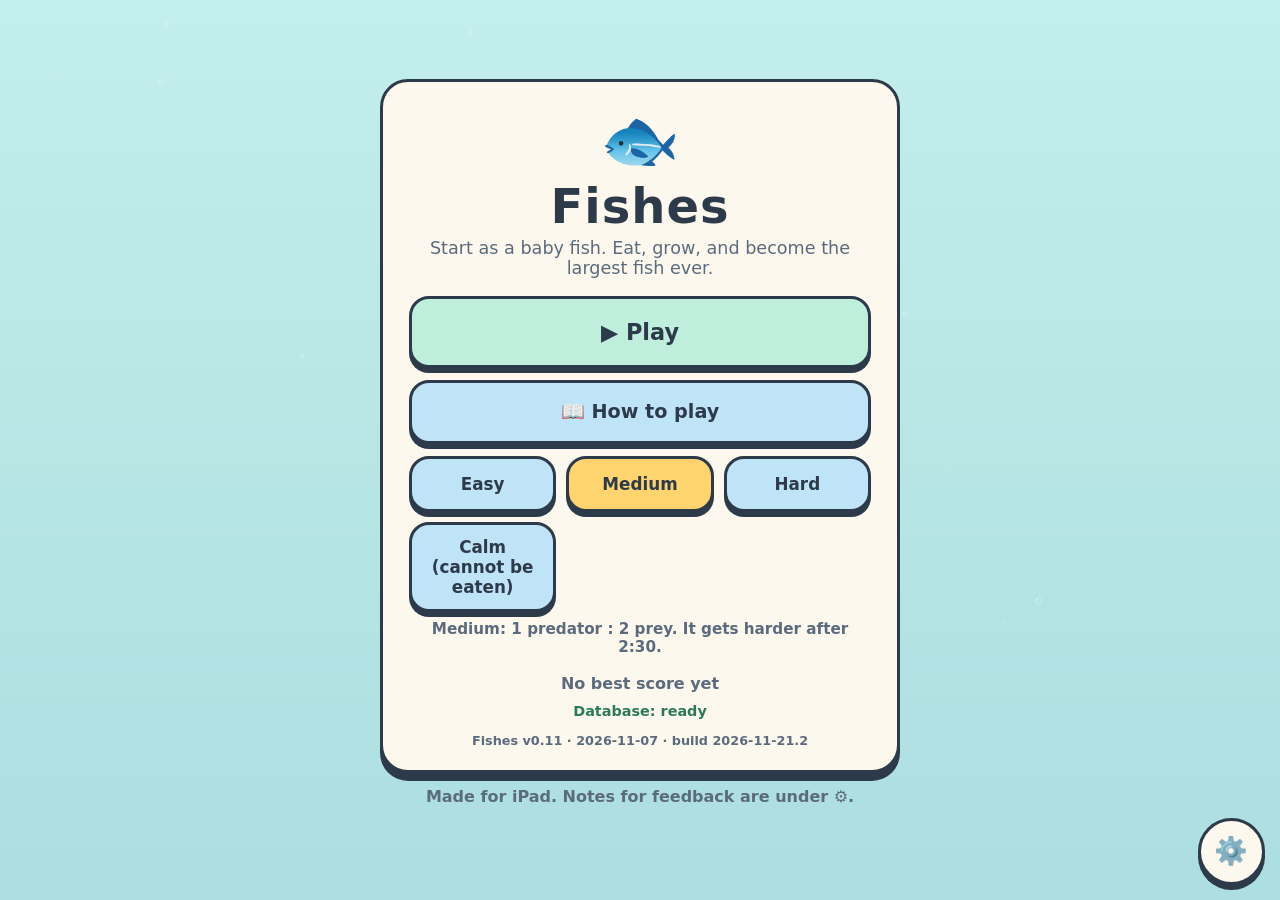
==== commit 170109ad: "Settings → Look: realistic, pastel, ink and dark The realistic look neared the uncanny valley and co" ====
--- a/index.html
+++ b/index.html
@@ -9,7 +9,7 @@
   <meta name="theme-color" content="#dff8f1">
   <title>Fishes</title>
   <link rel="icon" href="data:,">
-  <link rel="stylesheet" href="css/style.css?b=2026-11-21.1">
+  <link rel="stylesheet" href="css/style.css?b=2026-11-21.2">
 </head>
 <body data-mode="title">
 
@@ -113,6 +113,15 @@
     <div class="panel-card">
       <h2>Settings</h2>
       <p class="version" id="panel-version">Fishes v0.5 · 2026-11-03</p>
+      <div class="row look-row">
+        <label for="look-select">Look</label>
+        <select id="look-select" class="look-select">
+          <option value="real">Realistic</option>
+          <option value="pastel">Pastel</option>
+          <option value="ink">Ink (blue paper)</option>
+          <option value="dark">Dark (fog in the deep)</option>
+        </select>
+      </div>
       <details class="fold">
         <summary><span>Sound, errors, display and controls</span></summary>
         <div class="row">
@@ -197,11 +206,11 @@
   <div id="errors" class="errors" hidden></div>
 
   <!-- ?b= is the build (CONFIG.BUILD in js/species.js). Change both on every merge, so browsers fetch the new files. -->
-  <script src="js/species.js?b=2026-11-21.1"></script>
-  <script src="js/sound.js?b=2026-11-21.1"></script>
-  <script src="js/family.js?b=2026-11-21.1"></script>
-  <script src="js/notes.js?b=2026-11-21.1"></script>
-  <script src="js/fishart.js?b=2026-11-21.1"></script>
-  <script src="js/game.js?b=2026-11-21.1"></script>
+  <script src="js/species.js?b=2026-11-21.2"></script>
+  <script src="js/sound.js?b=2026-11-21.2"></script>
+  <script src="js/family.js?b=2026-11-21.2"></script>
+  <script src="js/notes.js?b=2026-11-21.2"></script>
+  <script src="js/fishart.js?b=2026-11-21.2"></script>
+  <script src="js/game.js?b=2026-11-21.2"></script>
 </body>
 </html>
--- a/css/style.css
+++ b/css/style.css
@@ -364,6 +364,20 @@
 
 .toggle[aria-pressed="true"] { background: var(--mint); }
 
+/* v0.13: the Look drop-down (realistic, pastel, ink, dark) */
+.look-select {
+  min-width: 170px;
+  min-height: 52px;
+  padding: 0 12px;
+  border: var(--line);
+  border-radius: 16px;
+  background: var(--paper);
+  box-shadow: 0 4px 0 var(--ink);
+  font: inherit;
+  font-weight: 800;
+  cursor: pointer;
+}
+
 .note-box {
   margin-top: 14px;
   padding: 14px;
